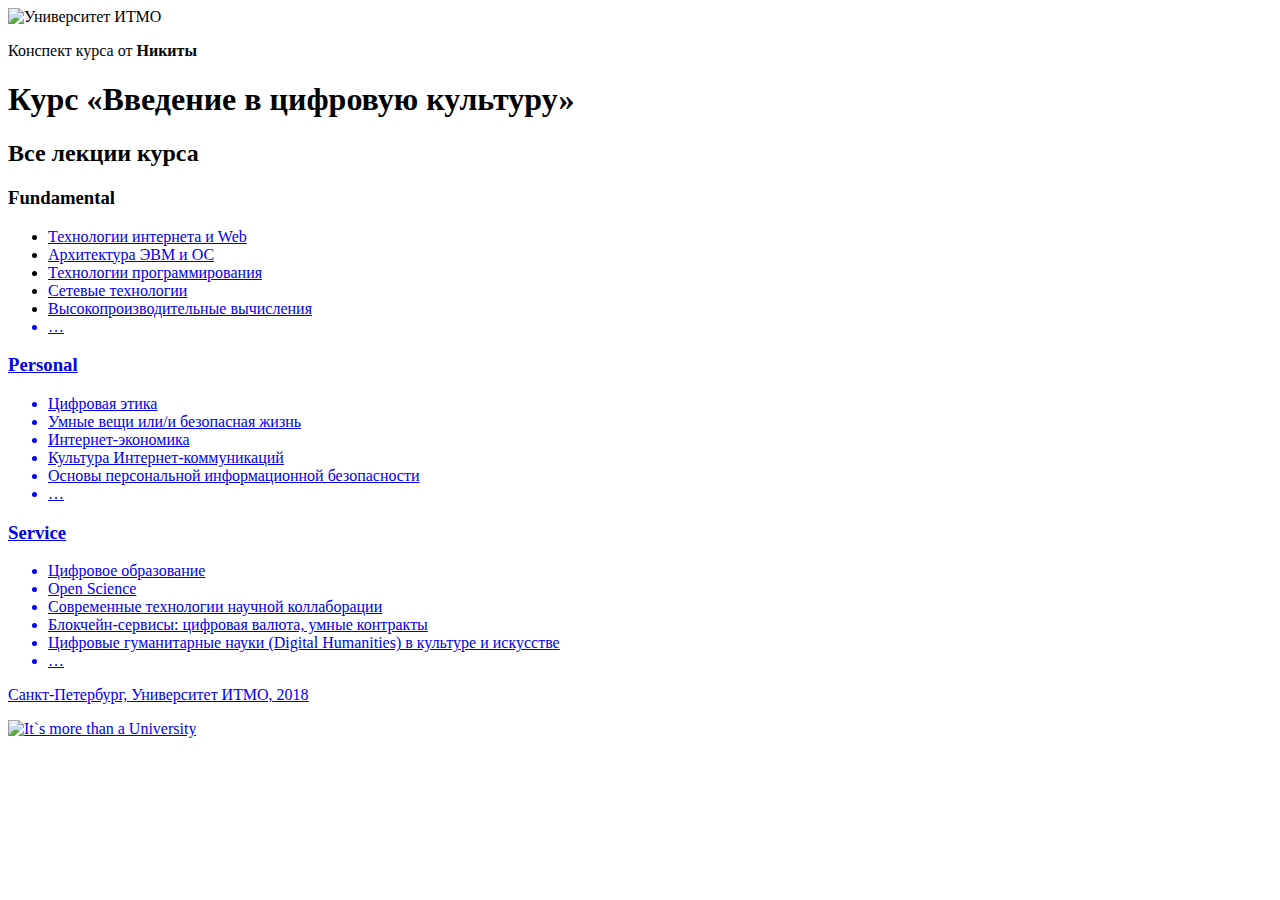
==== index.html @ cbb3017f "Uploading files" ====
<!DOCTYPE html>
<html lang="ru">
  <head>
    <meta charset="utf-8">
    <title>Введение в цифровую культуру</title>
    <link rel="stylesheet" href="css/style.css">
  </head>
  <body>
    <header class="main-header">
      <a class="logo">
        <img src="img/logo.png" alt="Университет ИТМО" width="300">
      </a>
      <p class="username">Конспект курса от <b>Никиты</b></p>
    </header>

    <main>
      <div class="course-banner">
        <h1>Курс «Введение в цифровую культуру»</h1>
      </div>

      <section class="lectures">
        <h2>Все лекции курса</h2>

        <section class="lectures-group lectures-group--fundamental">
          <h3>Fundamental</h3>
          <ul>
            <li><a href="lecture-1.html">Технологии интернета и Web</a></li>
            <li><a href="lecture-2.html">Архитектура ЭВМ и ОС</li>
            <li><a href="lecture-3.html">Технологии  программирования</li>
            <li><a href="lecture-4.html">Сетевые технологии</li>
            <li><a href="lecture-5.html">Высокопроизводительные вычисления</li>
            <li>&hellip;</li>
          </ul>
        </section>

        <section class="lectures-group lectures-group--personal">
          <h3>Personal</h3>
          <ul>
            <li>Цифровая этика</li>
            <li>Умные вещи или/и безопасная жизнь</li>
            <li>Интернет-экономика</li>
            <li>Культура Интернет-коммуникаций</li>
            <li>Основы персональной информационной безопасности</li>
            <li>&hellip;</li>
          </ul>
        </section>

        <section class="lectures-group lectures-group--service">
          <h3>Service</h3>
          <ul>
            <li>Цифровое образование</li>
            <li>Open Science</li>
            <li>Современные технологии научной коллаборации</li>
            <li>Блокчейн-сервисы: цифровая валюта, умные контракты</li>
            <li>Цифровые гуманитарные науки (Digital Humanities) в культуре и искусстве</li>
            <li>&hellip;</li>
          </ul>
        </section>

      </section>
    </main>

    <footer class="main-footer">
      <p>Санкт-Петербург, Университет ИТМО, 2018</p>
      <p class="slogan"><img src="img/slogan.png" alt="It`s more than a University" width="200"></p>
    </footer>
  </body>
</html>
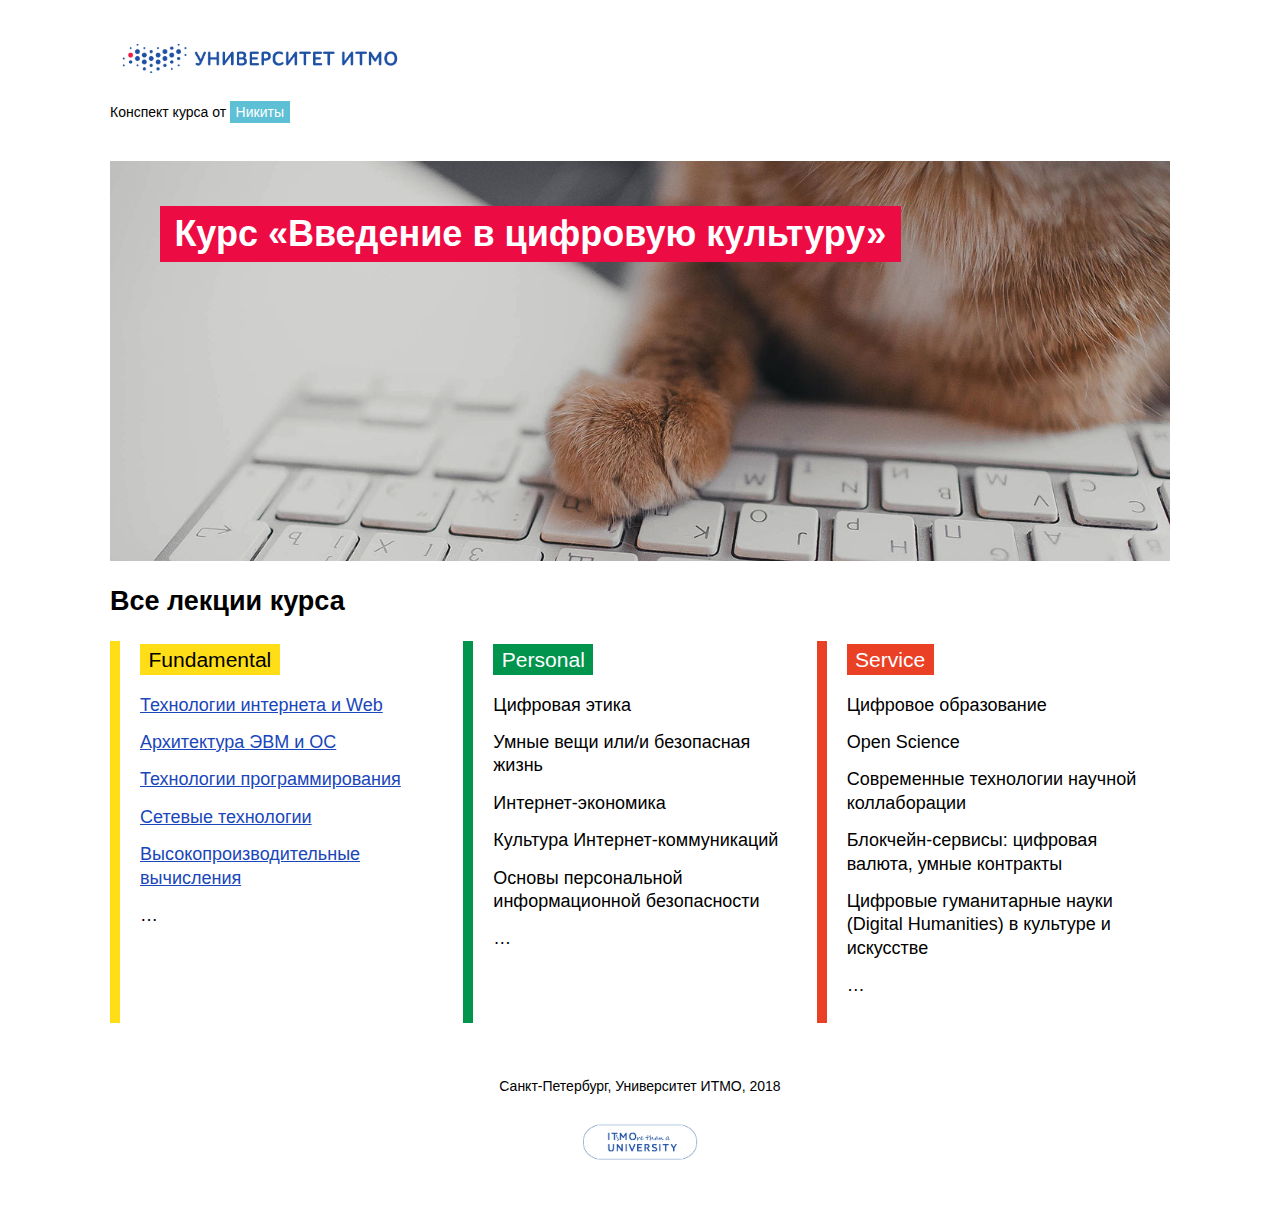
==== commit a6a0c918: "destroying mistakes" ====
--- a/index.html
+++ b/index.html
@@ -25,10 +25,10 @@
           <h3>Fundamental</h3>
           <ul>
             <li><a href="lecture-1.html">Технологии интернета и Web</a></li>
-            <li><a href="lecture-2.html">Архитектура ЭВМ и ОС</li>
-            <li><a href="lecture-3.html">Технологии  программирования</li>
-            <li><a href="lecture-4.html">Сетевые технологии</li>
-            <li><a href="lecture-5.html">Высокопроизводительные вычисления</li>
+            <li><a href="lecture-2.html">Архитектура ЭВМ и ОС</a></li>
+            <li><a href="lecture-3.html">Технологии  программирования</a></li>
+            <li><a href="lecture-4.html">Сетевые технологии</a></li>
+            <li><a href="lecture-5.html">Высокопроизводительные вычисления</a></li>
             <li>&hellip;</li>
           </ul>
         </section>
--- a/css/style.css
+++ b/css/style.css
@@ -0,0 +1,173 @@
+body {
+  margin: 0;
+  padding: 0;
+  min-width: 1100px;
+
+  font-family: "PT Sans", Arial, sans-serif;
+  font-size: 18px;
+  line-height: 1.3;
+  color: #000;
+}
+
+a:link {
+  color: #1946BA;
+}
+
+a:hover {
+  color: #EC0B43;
+}
+
+.main-header {
+  width: 1060px;
+  margin: 0 auto;
+  padding: 20px;
+}
+
+.username {
+  margin: 0;
+  font-size: 14px;
+}
+
+.username b {
+  padding: 0.2em 0.4em;
+  font-weight: normal;
+  color: white;
+  background-color: #5EC0D5;
+}
+
+main {
+  width: 1060px;
+  margin: 0 auto;
+  padding: 20px;
+}
+
+.course-banner {
+  padding: 50px;
+  min-height: 300px;
+  color: white;
+
+  background-color: #1946BA;
+  background-image: url("../img/bg-keks-1.jpg");
+  background-size: cover;
+  background-position: center 25%;
+}
+
+.course-banner h1 {
+  display: inline;
+  margin: 0;
+  padding: 0.2em 0.4em;
+  font-size: 36px;
+  line-height: 1.3;
+  background-color: #EC0B43;
+}
+
+.lecture-banner {
+  padding: 50px;
+  color: white;
+
+  background-color: #1946BA;
+  background-image: url("../img/bg-keks-2.jpg");
+  background-size: cover;
+  background-position: center 25%;
+}
+
+.lecture-banner h1 {
+  display: inline;
+  margin: 0;
+  padding: 0.2em 0.4em;
+  font-size: 36px;
+  line-height: 1.3;
+  background-color: #5EC0D5;
+}
+
+
+.lectures {
+  display: flex;
+  flex-wrap: wrap;
+}
+
+.lectures h2 {
+  width: 100%;
+}
+
+.lectures-group {
+  width: 200px;
+  flex-grow: 1;
+  padding: 5px 20px;
+  border-left: 10px solid #1946BA;
+}
+
+.lectures-group--fundamental {
+  border-color: #FFDE17;
+}
+
+.lectures-group--personal {
+  border-color: #00944C;
+}
+
+.lectures-group--service {
+  border-color: #EA4126;
+}
+
+.lectures-group h3 {
+  display: inline;
+  margin: 0;
+  padding: 0.2em 0.4em;
+  font-weight: normal;
+}
+
+.lectures-group--fundamental h3 {
+  color: black;
+  background-color: #FFDE17;
+}
+
+.lectures-group--personal h3 {
+  color: white;
+  background-color: #00944C;
+}
+
+.lectures-group--service h3 {
+  color: white;
+  background-color: #EA4126;
+}
+
+.lectures-group ul {
+  margin: 20px 0;
+  padding: 0;
+  list-style: none;
+}
+
+.lectures-group li {
+  margin-bottom: 14px;
+}
+
+.summary {
+  line-height: 1.4;
+}
+
+.summary blockquote {
+  padding: 10px 0;
+  padding-left: 20px;
+  margin: 20px 0;
+  border-left: 5px solid #5EC0D5;
+}
+
+.summary figure {
+  display: table;
+  margin: 20px 0;
+  padding: 10px;
+  border: 2px solid #5EC0D5;
+}
+
+.summary figcaption {
+  text-align: center;
+  font-style: italic;
+}
+
+.main-footer {
+  width: 1060px;
+  margin: 0 auto;
+  padding: 20px;
+  text-align: center;
+  font-size: 14px;
+}
